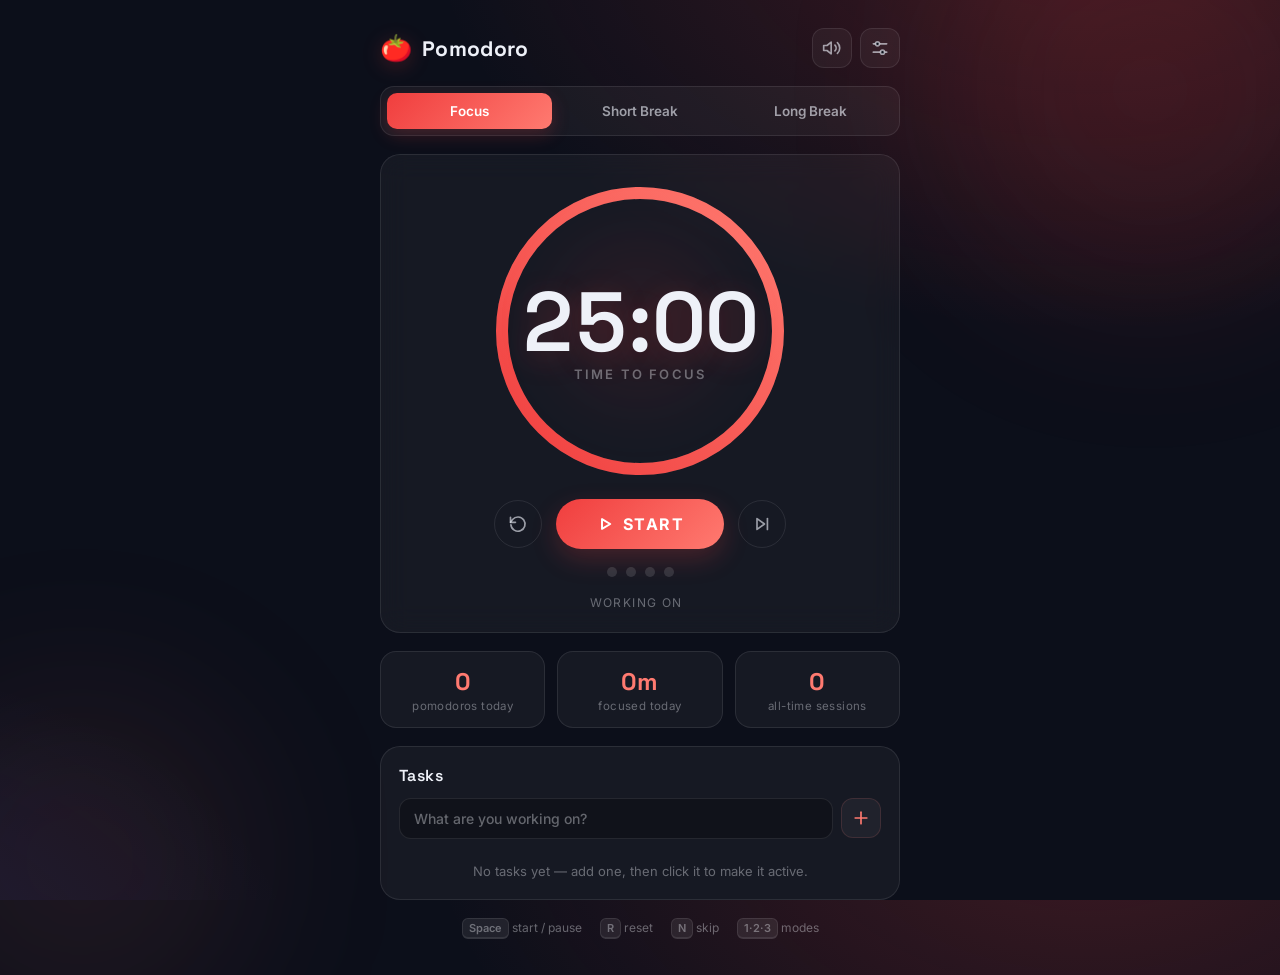
==== index.html @ c9eb6ca9 "Build Pomodoro focus timer web app - Focus / short break / long break modes with animated SVG progre" ====
<!doctype html>
<html lang="en">
<head>
  <meta charset="utf-8" />
  <meta name="viewport" content="width=device-width, initial-scale=1" />
  <meta name="description" content="A beautiful Pomodoro focus timer with tasks, stats and notifications." />
  <title>Pomodoro — Focus Timer</title>
  <link id="favicon" rel="icon" href="data:image/svg+xml,<svg xmlns='http://www.w3.org/2000/svg' viewBox='0 0 100 100'><text y='.9em' font-size='90'>🍅</text></svg>" />
  <link rel="preconnect" href="https://fonts.googleapis.com" />
  <link rel="preconnect" href="https://fonts.gstatic.com" crossorigin />
  <link href="https://fonts.googleapis.com/css2?family=Inter:wght@400;500;600;700&family=Space+Grotesk:wght@400;500;600;700&display=swap" rel="stylesheet" />
  <link rel="stylesheet" href="styles.css" />
</head>
<body data-mode="focus">
  <div class="bg-glow bg-glow-a" aria-hidden="true"></div>
  <div class="bg-glow bg-glow-b" aria-hidden="true"></div>

  <main class="app">
    <header class="topbar">
      <div class="brand">
        <span class="brand-mark" aria-hidden="true">🍅</span>
        <span class="brand-name">Pomodoro</span>
      </div>
      <div class="top-actions">
        <button class="icon-btn" id="soundBtn" title="Mute / unmute (M)" aria-label="Mute or unmute">
          <svg class="icon" id="soundIcon" viewBox="0 0 24 24"><path d="M11 5 6 9H2v6h4l5 4V5z"/><path class="wave" d="M15.5 8.5a5 5 0 0 1 0 7"/><path class="wave" d="M18.5 5.5a9 9 0 0 1 0 13"/><line class="mute-x" x1="16" y1="9" x2="22" y2="15"/><line class="mute-x" x1="22" y1="9" x2="16" y2="15"/></svg>
        </button>
        <button class="icon-btn" id="settingsBtn" title="Settings" aria-label="Open settings">
          <svg class="icon" viewBox="0 0 24 24"><line x1="4" y1="7" x2="20" y2="7"/><circle cx="9" cy="7" r="2.4" class="knob"/><line x1="4" y1="17" x2="20" y2="17"/><circle cx="15" cy="17" r="2.4" class="knob"/></svg>
        </button>
      </div>
    </header>

    <nav class="modes" role="tablist" aria-label="Timer mode">
      <button class="mode-btn" role="tab" data-mode="focus">Focus</button>
      <button class="mode-btn" role="tab" data-mode="short">Short Break</button>
      <button class="mode-btn" role="tab" data-mode="long">Long Break</button>
    </nav>

    <section class="timer-card" id="timerCard">
      <div class="ring-wrap">
        <div class="ring-glow" aria-hidden="true"></div>
        <svg class="ring" viewBox="0 0 300 300" aria-hidden="true">
          <defs>
            <linearGradient id="ringGrad" x1="0%" y1="0%" x2="100%" y2="100%">
              <stop offset="0%" class="stop-a" />
              <stop offset="100%" class="stop-b" />
            </linearGradient>
          </defs>
          <circle class="ring-track" cx="150" cy="150" r="138" />
          <circle class="ring-progress" id="ringProgress" cx="150" cy="150" r="138" />
        </svg>
        <div class="timer-face">
          <div class="time" id="timeDisplay" role="timer" aria-live="off">25:00</div>
          <div class="phase" id="phaseLabel">Time to focus</div>
        </div>
      </div>

      <div class="controls">
        <button class="btn-ghost" id="resetBtn" title="Reset (R)" aria-label="Reset timer">
          <svg class="icon" viewBox="0 0 24 24"><path d="M3 4v6h6"/><path d="M3.5 13a8.5 8.5 0 1 0 2-6.4L3 10"/></svg>
        </button>
        <button class="btn-primary" id="startBtn">
          <svg class="icon icon-play" viewBox="0 0 24 24"><path d="M8 5.5v13l11-6.5z"/></svg>
          <svg class="icon icon-pause" viewBox="0 0 24 24"><line x1="9" y1="5.5" x2="9" y2="18.5"/><line x1="15" y1="5.5" x2="15" y2="18.5"/></svg>
          <span id="startLabel">Start</span>
        </button>
        <button class="btn-ghost" id="skipBtn" title="Skip (N)" aria-label="Skip to next phase">
          <svg class="icon" viewBox="0 0 24 24"><path d="M6 5.5v13l9-6.5z"/><line x1="18.5" y1="5.5" x2="18.5" y2="18.5"/></svg>
        </button>
      </div>

      <div class="cycle" id="cycleDots" aria-label="Pomodoros until long break"></div>
      <div class="active-task" id="activeTask" hidden>
        <span class="at-label">Working on</span>
        <span class="at-name" id="activeTaskName"></span>
      </div>
    </section>

    <section class="stats-row" aria-label="Statistics">
      <div class="stat">
        <div class="stat-value" id="statToday">0</div>
        <div class="stat-label">pomodoros today</div>
      </div>
      <div class="stat">
        <div class="stat-value" id="statFocus">0m</div>
        <div class="stat-label">focused today</div>
      </div>
      <div class="stat">
        <div class="stat-value" id="statTotal">0</div>
        <div class="stat-label">all-time sessions</div>
      </div>
    </section>

    <section class="tasks-card">
      <header class="tasks-head">
        <h2>Tasks</h2>
        <button class="text-btn" id="clearDoneBtn" hidden>Clear finished</button>
      </header>
      <form class="task-form" id="taskForm">
        <input id="taskInput" type="text" maxlength="120" placeholder="What are you working on?" autocomplete="off" />
        <button type="submit" class="icon-btn add-btn" aria-label="Add task">
          <svg class="icon" viewBox="0 0 24 24"><line x1="12" y1="5" x2="12" y2="19"/><line x1="5" y1="12" x2="19" y2="12"/></svg>
        </button>
      </form>
      <ul class="task-list" id="taskList"></ul>
      <p class="empty-note" id="emptyNote">No tasks yet — add one, then click it to make it active.</p>
    </section>

    <footer class="foot">
      <span><kbd>Space</kbd> start / pause</span>
      <span><kbd>R</kbd> reset</span>
      <span><kbd>N</kbd> skip</span>
      <span><kbd>1·2·3</kbd> modes</span>
    </footer>
  </main>

  <!-- Settings modal -->
  <div class="overlay" id="settingsOverlay" hidden>
    <div class="modal" role="dialog" aria-modal="true" aria-labelledby="settingsTitle">
      <header class="modal-head">
        <h2 id="settingsTitle">Settings</h2>
        <button class="icon-btn" id="settingsClose" aria-label="Close settings">
          <svg class="icon" viewBox="0 0 24 24"><line x1="6" y1="6" x2="18" y2="18"/><line x1="18" y1="6" x2="6" y2="18"/></svg>
        </button>
      </header>

      <div class="modal-body">
        <h3 class="group-title">Timer (minutes)</h3>
        <div class="field-row">
          <label class="field">
            <span>Focus</span>
            <input type="number" id="setFocus" min="1" max="180" step="1" />
          </label>
          <label class="field">
            <span>Short break</span>
            <input type="number" id="setShort" min="1" max="60" step="1" />
          </label>
          <label class="field">
            <span>Long break</span>
            <input type="number" id="setLong" min="1" max="90" step="1" />
          </label>
        </div>
        <label class="field field-inline">
          <span>Long break every</span>
          <input type="number" id="setInterval" min="1" max="8" step="1" />
          <span class="suffix">pomodoros</span>
        </label>

        <h3 class="group-title">Automation</h3>
        <label class="switch-row">
          <span>Auto-start breaks</span>
          <span class="switch"><input type="checkbox" id="setAutoBreak" /><i></i></span>
        </label>
        <label class="switch-row">
          <span>Auto-start pomodoros</span>
          <span class="switch"><input type="checkbox" id="setAutoFocus" /><i></i></span>
        </label>

        <h3 class="group-title">Sound &amp; notifications</h3>
        <div class="field-row">
          <label class="field field-grow">
            <span>Volume</span>
            <div class="vol-line">
              <input type="range" id="setVolume" min="0" max="100" step="1" />
              <button type="button" class="text-btn" id="testSoundBtn">Test</button>
            </div>
          </label>
        </div>
        <label class="switch-row">
          <span>Desktop notifications</span>
          <span class="switch"><input type="checkbox" id="setNotify" /><i></i></span>
        </label>
      </div>

      <footer class="modal-foot">
        <button class="btn-primary btn-small" id="settingsSave">Save</button>
      </footer>
    </div>
  </div>

  <div class="toast" id="toast" role="status"></div>

  <script src="app.js"></script>
</body>
</html>
---- styles.css ----
/* ================= Pomodoro — styles ================= */

* { box-sizing: border-box; }

:root {
  --bg: #0c0f1a;
  --surface: rgba(255, 255, 255, 0.045);
  --surface-strong: rgba(255, 255, 255, 0.08);
  --border: rgba(255, 255, 255, 0.09);
  --text: #eef1f8;
  --text-dim: rgba(238, 241, 248, 0.62);
  --text-faint: rgba(238, 241, 248, 0.38);
  --radius: 20px;
  --font-ui: "Inter", system-ui, -apple-system, "Segoe UI", sans-serif;
  --font-display: "Space Grotesk", "Inter", system-ui, sans-serif;
}

body[data-mode="focus"] {
  --accent: #ff7a70;
  --accent-2: #f03e3e;
  --accent-soft: rgba(255, 122, 112, 0.14);
  --glow: rgba(240, 62, 62, 0.22);
}
body[data-mode="short"] {
  --accent: #3fdcb4;
  --accent-2: #0ca678;
  --accent-soft: rgba(63, 220, 180, 0.14);
  --glow: rgba(12, 166, 120, 0.2);
}
body[data-mode="long"] {
  --accent: #8ea2ff;
  --accent-2: #4c6ef5;
  --accent-soft: rgba(142, 162, 255, 0.14);
  --glow: rgba(76, 110, 245, 0.22);
}

html, body { height: 100%; }

body {
  margin: 0;
  font-family: var(--font-ui);
  color: var(--text);
  background:
    radial-gradient(1100px 700px at 85% -10%, var(--glow), transparent 60%),
    radial-gradient(900px 600px at -15% 110%, rgba(94, 92, 230, 0.14), transparent 55%),
    var(--bg);
  min-height: 100vh;
  transition: background 0.6s ease;
  -webkit-font-smoothing: antialiased;
}

.bg-glow {
  position: fixed;
  border-radius: 50%;
  filter: blur(90px);
  opacity: 0.55;
  pointer-events: none;
  z-index: 0;
  transition: background 0.8s ease;
}
.bg-glow-a { width: 420px; height: 420px; top: -120px; right: -80px; background: var(--glow); }
.bg-glow-b { width: 360px; height: 360px; bottom: -140px; left: -100px; background: var(--accent-soft); }

.app {
  position: relative;
  z-index: 1;
  max-width: 560px;
  margin: 0 auto;
  padding: 28px 20px 40px;
  display: flex;
  flex-direction: column;
  gap: 18px;
}

/* ---------- top bar ---------- */
.topbar { display: flex; align-items: center; justify-content: space-between; }

.brand { display: flex; align-items: center; gap: 10px; font-family: var(--font-display); }
.brand-mark { font-size: 26px; filter: drop-shadow(0 4px 10px var(--glow)); }
.brand-name { font-size: 21px; font-weight: 700; letter-spacing: 0.3px; }

.top-actions { display: flex; gap: 8px; }

.icon-btn {
  display: inline-flex; align-items: center; justify-content: center;
  width: 40px; height: 40px; border-radius: 12px;
  background: var(--surface); border: 1px solid var(--border);
  color: var(--text-dim); cursor: pointer;
  transition: color 0.2s, background 0.2s, transform 0.15s;
}
.icon-btn:hover { color: var(--text); background: var(--surface-strong); transform: translateY(-1px); }
.icon-btn:active { transform: translateY(0) scale(0.96); }

.icon {
  width: 20px; height: 20px;
  fill: none; stroke: currentColor;
  stroke-width: 2; stroke-linecap: round; stroke-linejoin: round;
}
.icon .knob { fill: var(--bg); }

/* ---------- mode tabs ---------- */
.modes {
  display: grid; grid-template-columns: repeat(3, 1fr); gap: 6px;
  background: var(--surface); border: 1px solid var(--border);
  border-radius: 14px; padding: 6px;
}
.mode-btn {
  appearance: none; border: 0; border-radius: 10px;
  padding: 10px 6px; font: 600 13.5px var(--font-ui);
  color: var(--text-dim); background: transparent; cursor: pointer;
  transition: background 0.25s, color 0.25s, box-shadow 0.25s;
}
.mode-btn:hover { color: var(--text); }
.mode-btn.active {
  color: #fff;
  background: linear-gradient(135deg, var(--accent-2), var(--accent));
  box-shadow: 0 6px 18px var(--glow);
}

/* ---------- timer card ---------- */
.timer-card {
  background: var(--surface);
  border: 1px solid var(--border);
  border-radius: var(--radius);
  padding: 26px 22px 22px;
  display: flex; flex-direction: column; align-items: center; gap: 18px;
  -webkit-backdrop-filter: blur(14px);
  backdrop-filter: blur(14px);
}
.timer-card.pulse { animation: cardPulse 0.9s ease; }
@keyframes cardPulse {
  0% { box-shadow: 0 0 0 0 var(--glow); }
  35% { box-shadow: 0 0 0 14px transparent; }
  100% { box-shadow: 0 0 0 0 transparent; }
}

.ring-wrap { position: relative; width: min(76vw, 300px); aspect-ratio: 1; }

.ring { width: 100%; height: 100%; display: block; }
.ring-track {
  fill: none; stroke: rgba(255, 255, 255, 0.07); stroke-width: 12;
}
.ring-progress {
  fill: none; stroke: url(#ringGrad); stroke-width: 12; stroke-linecap: round;
  transform: rotate(-90deg); transform-origin: 50% 50%;
  transition: stroke-dashoffset 0.25s linear, stroke 0.4s ease;
}
.ring.no-anim .ring-progress { transition: none; }
.stop-a { stop-color: var(--accent-2); }
.stop-b { stop-color: var(--accent); }

.ring-glow {
  position: absolute; inset: 10%;
  border-radius: 50%;
  background: radial-gradient(circle at 50% 45%, var(--glow), transparent 70%);
  opacity: 0.5; filter: blur(24px);
  transition: opacity 0.6s;
}
body.running .ring-glow { opacity: 0.95; animation: breathe 3.2s ease-in-out infinite; }
@keyframes breathe { 0%, 100% { transform: scale(1); } 50% { transform: scale(1.06); } }

.timer-face {
  position: absolute; inset: 0;
  display: flex; flex-direction: column; align-items: center; justify-content: center;
  gap: 2px; user-select: none;
}
.time {
  font-family: var(--font-display);
  font-size: clamp(56px, 17vw, 84px);
  font-weight: 600;
  font-variant-numeric: tabular-nums;
  letter-spacing: 1px;
  line-height: 1;
  text-shadow: 0 6px 30px var(--glow);
}
.phase { font-size: 13px; font-weight: 600; letter-spacing: 2.2px; text-transform: uppercase; color: var(--text-faint); }

/* ---------- controls ---------- */
.controls { display: flex; align-items: center; gap: 14px; }

.btn-primary {
  appearance: none; border: 0; cursor: pointer;
  display: inline-flex; align-items: center; gap: 9px;
  min-width: 168px; justify-content: center;
  padding: 15px 30px; border-radius: 999px;
  font: 700 16px var(--font-ui); letter-spacing: 1.5px; text-transform: uppercase;
  color: #fff;
  background: linear-gradient(135deg, var(--accent-2), var(--accent));
  box-shadow: 0 10px 26px var(--glow);
  transition: transform 0.15s, box-shadow 0.25s, background 0.4s;
}
.btn-primary:hover { transform: translateY(-2px); box-shadow: 0 14px 32px var(--glow); }
.btn-primary:active { transform: translateY(0) scale(0.97); }
.btn-primary .icon { width: 18px; height: 18px; stroke-width: 2.6; }
.btn-primary .icon-pause { display: none; }
body.running .btn-primary .icon-play { display: none; }
body.running .btn-primary .icon-pause { display: block; }

.btn-ghost {
  display: inline-flex; align-items: center; justify-content: center;
  width: 48px; height: 48px; border-radius: 50%;
  background: transparent; border: 1px solid var(--border);
  color: var(--text-dim); cursor: pointer;
  transition: color 0.2s, border-color 0.2s, background 0.2s, transform 0.15s;
}
.btn-ghost:hover { color: var(--text); border-color: rgba(255, 255, 255, 0.25); background: var(--surface-strong); }
.btn-ghost:active { transform: scale(0.92); }

/* ---------- cycle dots & active task ---------- */
.cycle { display: flex; gap: 9px; min-height: 10px; }
.dot {
  width: 10px; height: 10px; border-radius: 50%;
  background: rgba(255, 255, 255, 0.12);
  transition: background 0.3s, box-shadow 0.3s, transform 0.3s;
}
.dot.filled { background: var(--accent); box-shadow: 0 0 10px var(--glow); transform: scale(1.08); }

.active-task {
  display: flex; align-items: baseline; gap: 8px;
  max-width: 100%;
  font-size: 14px; color: var(--text-dim);
}
.at-label { color: var(--text-faint); font-size: 12px; text-transform: uppercase; letter-spacing: 1.4px; flex-shrink: 0; }
.at-name { font-weight: 600; color: var(--text); overflow: hidden; text-overflow: ellipsis; white-space: nowrap; }

/* ---------- stats ---------- */
.stats-row { display: grid; grid-template-columns: repeat(3, 1fr); gap: 12px; }
.stat {
  background: var(--surface); border: 1px solid var(--border);
  border-radius: 16px; padding: 14px 10px; text-align: center;
}
.stat-value { font-family: var(--font-display); font-size: 24px; font-weight: 700; color: var(--accent); transition: color 0.4s; }
.stat-label { margin-top: 2px; font-size: 11.5px; color: var(--text-faint); letter-spacing: 0.4px; }

/* ---------- tasks ---------- */
.tasks-card {
  background: var(--surface); border: 1px solid var(--border);
  border-radius: var(--radius); padding: 18px;
}
.tasks-head { display: flex; align-items: center; justify-content: space-between; margin-bottom: 12px; }
.tasks-head h2 { margin: 0; font: 600 16px var(--font-display); letter-spacing: 0.4px; }

.text-btn {
  appearance: none; background: none; border: 0; cursor: pointer;
  color: var(--text-faint); font: 600 12.5px var(--font-ui);
  padding: 4px 6px; border-radius: 8px;
  transition: color 0.2s, background 0.2s;
}
.text-btn:hover { color: var(--text); background: var(--surface-strong); }

.task-form { display: flex; gap: 8px; }
.task-form input {
  flex: 1; min-width: 0;
  background: rgba(0, 0, 0, 0.25); border: 1px solid var(--border);
  border-radius: 12px; padding: 11px 14px;
  color: var(--text); font: 500 14px var(--font-ui);
  outline: none; transition: border-color 0.2s, box-shadow 0.2s;
}
.task-form input::placeholder { color: var(--text-faint); }
.task-form input:focus { border-color: var(--accent); box-shadow: 0 0 0 3px var(--accent-soft); }

.add-btn { flex-shrink: 0; color: var(--accent); border-color: var(--accent-soft); }
.add-btn:hover { color: #fff; background: var(--accent-2); border-color: transparent; }

.task-list { list-style: none; margin: 10px 0 0; padding: 0; display: flex; flex-direction: column; gap: 6px; }

.task {
  display: flex; align-items: center; gap: 10px;
  padding: 10px 12px; border-radius: 12px;
  background: rgba(255, 255, 255, 0.03); border: 1px solid transparent;
  cursor: pointer;
  transition: border-color 0.2s, background 0.2s;
  animation: taskIn 0.25s ease;
}
@keyframes taskIn { from { opacity: 0; transform: translateY(-4px); } to { opacity: 1; transform: none; } }
.task:hover { background: rgba(255, 255, 255, 0.06); }
.task.active { border-color: var(--accent); background: var(--accent-soft); }
.task.done { opacity: 0.45; }
.task.done .task-name { text-decoration: line-through; }

.task-check {
  flex-shrink: 0; width: 22px; height: 22px; border-radius: 7px;
  border: 1.5px solid rgba(255, 255, 255, 0.25); background: transparent;
  display: inline-flex; align-items: center; justify-content: center;
  color: transparent; cursor: pointer; padding: 0;
  transition: background 0.2s, border-color 0.2s, color 0.2s;
}
.task-check svg { width: 13px; height: 13px; stroke-width: 3; }
.task.done .task-check { background: var(--accent-2); border-color: var(--accent-2); color: #fff; }

.task-name {
  flex: 1; min-width: 0;
  font-size: 14px; font-weight: 500;
  overflow: hidden; text-overflow: ellipsis; white-space: nowrap;
}
.task-edit {
  flex: 1; min-width: 0;
  background: rgba(0, 0, 0, 0.3); border: 1px solid var(--accent);
  border-radius: 8px; padding: 5px 9px; color: var(--text);
  font: 500 14px var(--font-ui); outline: none;
}

.task-count {
  flex-shrink: 0; font-size: 12px; font-weight: 600; color: var(--accent);
  background: var(--accent-soft); border-radius: 999px; padding: 3px 9px;
  font-variant-numeric: tabular-nums;
}
.task-del {
  flex-shrink: 0; width: 26px; height: 26px; border-radius: 8px;
  display: inline-flex; align-items: center; justify-content: center;
  background: transparent; border: 0; color: var(--text-faint);
  cursor: pointer; opacity: 0; transition: opacity 0.15s, color 0.15s, background 0.15s;
}
.task:hover .task-del, .task-del:focus-visible { opacity: 1; }
.task-del:hover { color: #ff8787; background: rgba(255, 100, 100, 0.12); }
.task-del svg { width: 14px; height: 14px; }

.empty-note { margin: 14px 2px 2px; font-size: 13px; color: var(--text-faint); text-align: center; }

/* ---------- footer ---------- */
.foot {
  display: flex; flex-wrap: wrap; justify-content: center; gap: 8px 18px;
  font-size: 12px; color: var(--text-faint); padding-top: 2px;
}
kbd {
  font: 600 11px var(--font-ui);
  background: var(--surface-strong); border: 1px solid var(--border);
  border-bottom-width: 2px; border-radius: 6px; padding: 2px 6px;
}

/* ---------- modal ---------- */
.overlay {
  position: fixed; inset: 0; z-index: 50;
  background: rgba(5, 7, 14, 0.66);
  backdrop-filter: blur(6px);
  display: flex; align-items: center; justify-content: center;
  padding: 20px;
  animation: fadeIn 0.2s ease;
}
@keyframes fadeIn { from { opacity: 0; } }
.overlay[hidden] { display: none; }

.modal {
  width: 100%; max-width: 430px; max-height: 86vh; overflow-y: auto;
  background: #141828;
  border: 1px solid rgba(255, 255, 255, 0.12);
  border-radius: 20px;
  box-shadow: 0 30px 80px rgba(0, 0, 0, 0.5);
  animation: popIn 0.22s ease;
}
@keyframes popIn { from { opacity: 0; transform: translateY(14px) scale(0.97); } }

.modal-head {
  display: flex; align-items: center; justify-content: space-between;
  padding: 18px 20px 0;
}
.modal-head h2 { margin: 0; font: 700 18px var(--font-display); }
.modal-body { padding: 8px 20px 4px; }
.modal-foot { padding: 12px 20px 20px; display: flex; justify-content: flex-end; }

.group-title {
  margin: 18px 0 10px; font: 600 11.5px var(--font-ui);
  letter-spacing: 1.6px; text-transform: uppercase; color: var(--text-faint);
}
.modal-body .group-title:first-child { margin-top: 10px; }

.field-row { display: flex; gap: 10px; }
.field { display: flex; flex-direction: column; gap: 6px; font-size: 12.5px; color: var(--text-dim); flex: 1; }
.field-grow { flex: 1; }
.field input[type="number"] {
  width: 100%;
  background: rgba(0, 0, 0, 0.3); border: 1px solid var(--border);
  border-radius: 10px; padding: 9px 11px;
  color: var(--text); font: 600 14px var(--font-ui);
  outline: none; transition: border-color 0.2s;
}
.field input[type="number"]:focus { border-color: var(--accent); }
.field-inline { flex-direction: row; align-items: center; gap: 10px; margin-top: 12px; font-size: 13.5px; }
.field-inline input[type="number"] { width: 64px; }
.field-inline .suffix { color: var(--text-faint); font-size: 13px; }

.vol-line { display: flex; align-items: center; gap: 10px; height: 42px; }
input[type="range"] {
  flex: 1; appearance: none; height: 5px; border-radius: 999px;
  background: linear-gradient(to right, var(--accent) var(--fill, 60%), rgba(255, 255, 255, 0.12) var(--fill, 60%));
  outline: none; cursor: pointer;
}
input[type="range"]::-webkit-slider-thumb {
  appearance: none; width: 17px; height: 17px; border-radius: 50%;
  background: #fff; border: 3px solid var(--accent-2);
  box-shadow: 0 2px 8px rgba(0, 0, 0, 0.4);
}

.switch-row {
  display: flex; align-items: center; justify-content: space-between;
  padding: 9px 0; font-size: 14px; color: var(--text-dim); cursor: pointer;
}
.switch { position: relative; display: inline-block; width: 44px; height: 25px; flex-shrink: 0; }
.switch input { opacity: 0; width: 0; height: 0; }
.switch i {
  position: absolute; inset: 0; border-radius: 999px;
  background: rgba(255, 255, 255, 0.14);
  transition: background 0.25s;
}
.switch i::after {
  content: ""; position: absolute; top: 3px; left: 3px;
  width: 19px; height: 19px; border-radius: 50%;
  background: #fff; box-shadow: 0 2px 6px rgba(0, 0, 0, 0.35);
  transition: transform 0.25s;
}
.switch input:checked + i { background: var(--accent-2); }
.switch input:checked + i::after { transform: translateX(19px); }

.btn-small { min-width: 96px; padding: 12px 22px; font-size: 14px; }

/* ---------- toast ---------- */
.toast {
  position: fixed; left: 50%; bottom: 26px; z-index: 60;
  transform: translate(-50%, 16px);
  background: #1c2236; color: var(--text);
  border: 1px solid var(--border); border-radius: 12px;
  padding: 11px 18px; font-size: 13.5px; font-weight: 500;
  box-shadow: 0 14px 40px rgba(0, 0, 0, 0.45);
  opacity: 0; pointer-events: none;
  transition: opacity 0.25s, transform 0.25s;
}
.toast.show { opacity: 1; transform: translate(-50%, 0); }

/* ---------- misc ---------- */
:focus-visible { outline: 2px solid var(--accent); outline-offset: 2px; }
button:focus:not(:focus-visible) { outline: none; }

@media (max-width: 480px) {
  .app { padding-top: 20px; gap: 14px; }
  .field-row { flex-direction: column; }
  .btn-primary { min-width: 140px; }
  .foot { display: none; }
}

@media (prefers-reduced-motion: reduce) {
  *, *::before, *::after { animation-duration: 0.01ms !important; transition-duration: 0.01ms !important; }
}
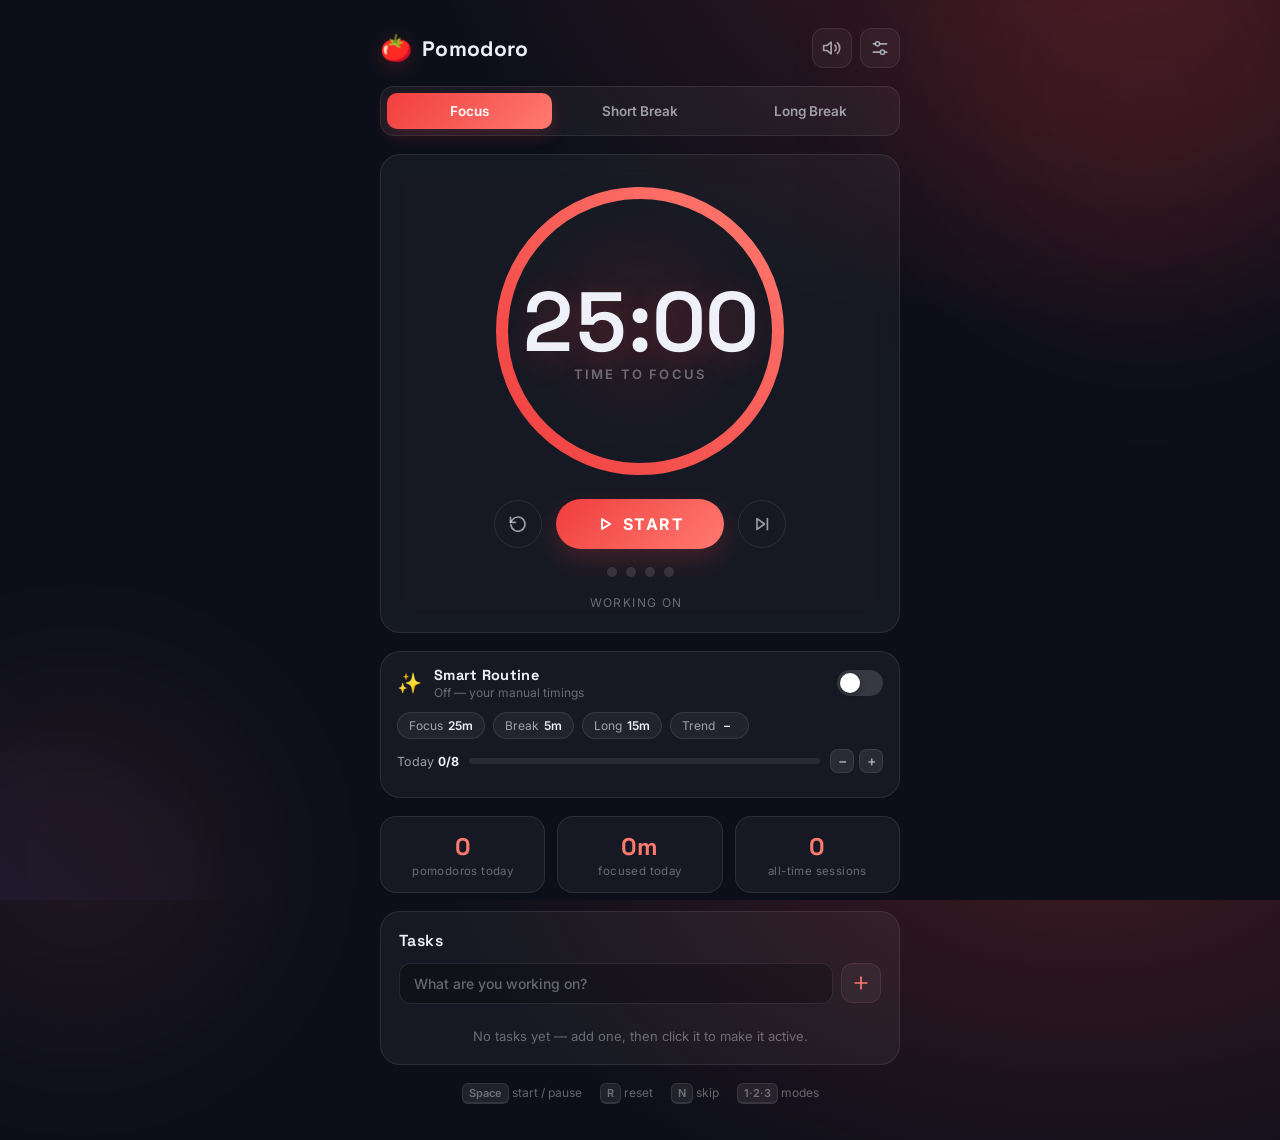
==== commit e92abb72: "Add Smart Routine: on-device AI toggle that manages the routine - Toggleable adaptive coach that tak" ====
--- a/index.html
+++ b/index.html
@@ -77,6 +77,34 @@
       </div>
     </section>
 
+    <section class="coach-card" id="coachCard" data-on="false">
+      <div class="coach-head">
+        <span class="coach-spark" aria-hidden="true">✨</span>
+        <div class="coach-title-wrap">
+          <span class="coach-title">Smart Routine</span>
+          <span class="coach-sub" id="coachSub">Off — your manual timings</span>
+        </div>
+        <button class="ai-switch" id="aiToggle" role="switch" aria-checked="false" title="Toggle Smart Routine" aria-label="Toggle Smart Routine"><i></i></button>
+      </div>
+      <div class="coach-body" id="coachBody" hidden>
+        <div class="coach-chips">
+          <span class="chip">Focus <b id="aiFocus">25m</b></span>
+          <span class="chip">Break <b id="aiShort">5m</b></span>
+          <span class="chip">Long <b id="aiLong">15m</b></span>
+          <span class="chip chip-trend">Trend <b id="aiTrend">–</b><span class="trend-dots" id="aiTrendDots"></span></span>
+        </div>
+        <div class="goal-line">
+          <span class="goal-label">Today <b id="aiGoalVal">0/8</b></span>
+          <div class="goal-bar"><i id="aiGoalFill"></i></div>
+          <span class="goal-stepper">
+            <button id="goalMinus" class="mini-btn" aria-label="Decrease daily goal">−</button>
+            <button id="goalPlus" class="mini-btn" aria-label="Increase daily goal">+</button>
+          </span>
+        </div>
+        <p class="coach-note" id="aiNote"></p>
+      </div>
+    </section>
+
     <section class="stats-row" aria-label="Statistics">
       <div class="stat">
         <div class="stat-value" id="statToday">0</div>
--- a/styles.css
+++ b/styles.css
@@ -223,6 +223,69 @@
 .at-label { color: var(--text-faint); font-size: 12px; text-transform: uppercase; letter-spacing: 1.4px; flex-shrink: 0; }
 .at-name { font-weight: 600; color: var(--text); overflow: hidden; text-overflow: ellipsis; white-space: nowrap; }
 
+/* ---------- smart routine (AI coach) ---------- */
+.coach-card {
+  background: var(--surface); border: 1px solid var(--border);
+  border-radius: var(--radius); padding: 14px 16px;
+  transition: border-color 0.3s, box-shadow 0.3s;
+}
+.coach-card[data-on="true"] {
+  border-color: rgba(177, 151, 252, 0.45);
+  box-shadow: 0 0 26px rgba(124, 58, 237, 0.16);
+}
+.coach-head { display: flex; align-items: center; gap: 12px; }
+.coach-spark { font-size: 20px; }
+.coach-title-wrap { flex: 1; display: flex; flex-direction: column; gap: 1px; min-width: 0; }
+.coach-title { font: 700 14.5px var(--font-display); letter-spacing: 0.3px; }
+.coach-sub { font-size: 12px; color: var(--text-faint); }
+
+.ai-switch {
+  position: relative; width: 46px; height: 26px; flex-shrink: 0;
+  border: 0; border-radius: 999px; padding: 0; cursor: pointer;
+  background: rgba(255, 255, 255, 0.14);
+  transition: background 0.25s;
+}
+.ai-switch i {
+  position: absolute; top: 3px; left: 3px;
+  width: 20px; height: 20px; border-radius: 50%;
+  background: #fff; box-shadow: 0 2px 6px rgba(0, 0, 0, 0.35);
+  transition: transform 0.25s;
+}
+.ai-switch[aria-checked="true"] { background: #7c3aed; }
+.ai-switch[aria-checked="true"] i { transform: translateX(20px); }
+
+.coach-body { margin-top: 12px; display: flex; flex-direction: column; gap: 10px; }
+.coach-chips { display: flex; flex-wrap: wrap; gap: 8px; }
+.chip {
+  font-size: 12px; color: var(--text-dim);
+  background: rgba(255, 255, 255, 0.05); border: 1px solid var(--border);
+  border-radius: 999px; padding: 5px 11px;
+}
+.chip b { color: var(--text); font-weight: 600; margin-left: 2px; }
+.chip-trend { display: inline-flex; align-items: center; gap: 7px; }
+.trend-dots { display: inline-flex; gap: 3px; }
+.t-dot { width: 6px; height: 6px; border-radius: 50%; background: rgba(255, 255, 255, 0.15); }
+.t-dot.ok { background: #b197fc; }
+.t-dot.fail { background: rgba(255, 120, 120, 0.75); }
+
+.goal-line { display: flex; align-items: center; gap: 10px; font-size: 12.5px; color: var(--text-dim); }
+.goal-label { flex-shrink: 0; }
+.goal-label b { color: var(--text); font-variant-numeric: tabular-nums; }
+.goal-bar { flex: 1; height: 6px; border-radius: 999px; background: rgba(255, 255, 255, 0.08); overflow: hidden; }
+.goal-bar i { display: block; height: 100%; width: 0; border-radius: 999px; background: linear-gradient(90deg, #7c3aed, #b197fc); transition: width 0.4s; }
+.goal-stepper { display: inline-flex; gap: 5px; flex-shrink: 0; }
+.mini-btn {
+  width: 24px; height: 24px; border-radius: 8px;
+  border: 1px solid var(--border); background: var(--surface-strong);
+  color: var(--text-dim); cursor: pointer; font: 600 14px/1 var(--font-ui);
+  display: inline-flex; align-items: center; justify-content: center;
+  transition: color 0.2s, border-color 0.2s;
+}
+.mini-btn:hover { color: var(--text); border-color: rgba(255, 255, 255, 0.25); }
+.coach-note { margin: 0; font-size: 12.5px; color: var(--text-dim); font-style: italic; }
+
+.settings-ai-note { margin: 10px 0 0; font-size: 12px; color: var(--text-faint); }
+
 /* ---------- stats ---------- */
 .stats-row { display: grid; grid-template-columns: repeat(3, 1fr); gap: 12px; }
 .stat {
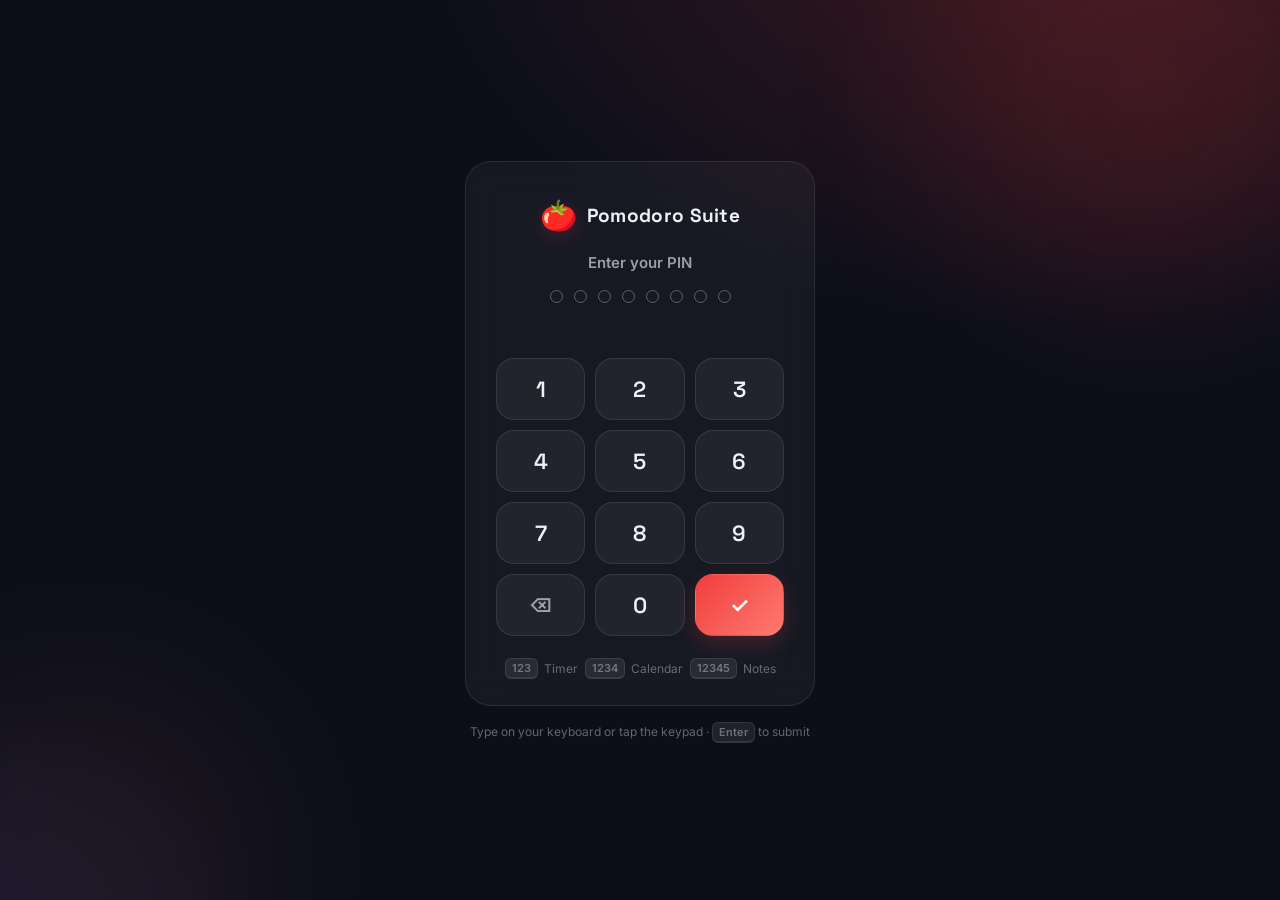
==== commit 10b60e6e: "Add PIN lock screen, Notes page and Calendar page - Lock screen (index.html) with keypad + keyboard " ====
--- a/index.html
+++ b/index.html
@@ -3,212 +3,57 @@
 <head>
   <meta charset="utf-8" />
   <meta name="viewport" content="width=device-width, initial-scale=1" />
-  <meta name="description" content="A beautiful Pomodoro focus timer with tasks, stats and notifications." />
-  <title>Pomodoro — Focus Timer</title>
-  <link id="favicon" rel="icon" href="data:image/svg+xml,<svg xmlns='http://www.w3.org/2000/svg' viewBox='0 0 100 100'><text y='.9em' font-size='90'>🍅</text></svg>" />
+  <meta name="description" content="Enter your PIN to unlock the Pomodoro suite." />
+  <title>Pomodoro — Unlock</title>
+  <link id="favicon" rel="icon" href="data:image/svg+xml,<svg xmlns='http://www.w3.org/2000/svg' viewBox='0 0 100 100'><text y='.9em' font-size='90'>🔒</text></svg>" />
   <link rel="preconnect" href="https://fonts.googleapis.com" />
   <link rel="preconnect" href="https://fonts.gstatic.com" crossorigin />
   <link href="https://fonts.googleapis.com/css2?family=Inter:wght@400;500;600;700&family=Space+Grotesk:wght@400;500;600;700&display=swap" rel="stylesheet" />
   <link rel="stylesheet" href="styles.css" />
 </head>
-<body data-mode="focus">
+<body data-page="lock" data-mode="focus">
   <div class="bg-glow bg-glow-a" aria-hidden="true"></div>
   <div class="bg-glow bg-glow-b" aria-hidden="true"></div>
 
-  <main class="app">
-    <header class="topbar">
-      <div class="brand">
+  <div class="lock-wrap">
+    <div class="lock-card">
+      <div class="lock-brand">
         <span class="brand-mark" aria-hidden="true">🍅</span>
-        <span class="brand-name">Pomodoro</span>
+        <span class="brand-name">Pomodoro Suite</span>
       </div>
-      <div class="top-actions">
-        <button class="icon-btn" id="soundBtn" title="Mute / unmute (M)" aria-label="Mute or unmute">
-          <svg class="icon" id="soundIcon" viewBox="0 0 24 24"><path d="M11 5 6 9H2v6h4l5 4V5z"/><path class="wave" d="M15.5 8.5a5 5 0 0 1 0 7"/><path class="wave" d="M18.5 5.5a9 9 0 0 1 0 13"/><line class="mute-x" x1="16" y1="9" x2="22" y2="15"/><line class="mute-x" x1="22" y1="9" x2="16" y2="15"/></svg>
-        </button>
-        <button class="icon-btn" id="settingsBtn" title="Settings" aria-label="Open settings">
-          <svg class="icon" viewBox="0 0 24 24"><line x1="4" y1="7" x2="20" y2="7"/><circle cx="9" cy="7" r="2.4" class="knob"/><line x1="4" y1="17" x2="20" y2="17"/><circle cx="15" cy="17" r="2.4" class="knob"/></svg>
-        </button>
+      <h1 class="lock-title">Enter your PIN</h1>
+
+      <div class="pin-dots" id="pinDots" aria-label="PIN entry">
+        <span class="pdot"></span><span class="pdot"></span><span class="pdot"></span>
+        <span class="pdot"></span><span class="pdot"></span><span class="pdot"></span>
+        <span class="pdot"></span><span class="pdot"></span>
       </div>
-    </header>
+      <p class="lock-err" id="lockErr" role="alert"></p>
 
-    <nav class="modes" role="tablist" aria-label="Timer mode">
-      <button class="mode-btn" role="tab" data-mode="focus">Focus</button>
-      <button class="mode-btn" role="tab" data-mode="short">Short Break</button>
-      <button class="mode-btn" role="tab" data-mode="long">Long Break</button>
-    </nav>
-
-    <section class="timer-card" id="timerCard">
-      <div class="ring-wrap">
-        <div class="ring-glow" aria-hidden="true"></div>
-        <svg class="ring" viewBox="0 0 300 300" aria-hidden="true">
-          <defs>
-            <linearGradient id="ringGrad" x1="0%" y1="0%" x2="100%" y2="100%">
-              <stop offset="0%" class="stop-a" />
-              <stop offset="100%" class="stop-b" />
-            </linearGradient>
-          </defs>
-          <circle class="ring-track" cx="150" cy="150" r="138" />
-          <circle class="ring-progress" id="ringProgress" cx="150" cy="150" r="138" />
-        </svg>
-        <div class="timer-face">
-          <div class="time" id="timeDisplay" role="timer" aria-live="off">25:00</div>
-          <div class="phase" id="phaseLabel">Time to focus</div>
-        </div>
+      <div class="keypad" aria-label="PIN keypad">
+        <button class="key" data-key="1">1</button>
+        <button class="key" data-key="2">2</button>
+        <button class="key" data-key="3">3</button>
+        <button class="key" data-key="4">4</button>
+        <button class="key" data-key="5">5</button>
+        <button class="key" data-key="6">6</button>
+        <button class="key" data-key="7">7</button>
+        <button class="key" data-key="8">8</button>
+        <button class="key" data-key="9">9</button>
+        <button class="key key-fn" data-key="back" aria-label="Delete digit">⌫</button>
+        <button class="key" data-key="0">0</button>
+        <button class="key key-go" data-key="go" aria-label="Enter">✓</button>
       </div>
 
-      <div class="controls">
-        <button class="btn-ghost" id="resetBtn" title="Reset (R)" aria-label="Reset timer">
-          <svg class="icon" viewBox="0 0 24 24"><path d="M3 4v6h6"/><path d="M3.5 13a8.5 8.5 0 1 0 2-6.4L3 10"/></svg>
-        </button>
-        <button class="btn-primary" id="startBtn">
-          <svg class="icon icon-play" viewBox="0 0 24 24"><path d="M8 5.5v13l11-6.5z"/></svg>
-          <svg class="icon icon-pause" viewBox="0 0 24 24"><line x1="9" y1="5.5" x2="9" y2="18.5"/><line x1="15" y1="5.5" x2="15" y2="18.5"/></svg>
-          <span id="startLabel">Start</span>
-        </button>
-        <button class="btn-ghost" id="skipBtn" title="Skip (N)" aria-label="Skip to next phase">
-          <svg class="icon" viewBox="0 0 24 24"><path d="M6 5.5v13l9-6.5z"/><line x1="18.5" y1="5.5" x2="18.5" y2="18.5"/></svg>
-        </button>
+      <div class="lock-hints">
+        <span class="hint"><kbd>123</kbd> Timer</span>
+        <span class="hint"><kbd>1234</kbd> Calendar</span>
+        <span class="hint"><kbd>12345</kbd> Notes</span>
       </div>
-
-      <div class="cycle" id="cycleDots" aria-label="Pomodoros until long break"></div>
-      <div class="active-task" id="activeTask" hidden>
-        <span class="at-label">Working on</span>
-        <span class="at-name" id="activeTaskName"></span>
-      </div>
-    </section>
-
-    <section class="coach-card" id="coachCard" data-on="false">
-      <div class="coach-head">
-        <span class="coach-spark" aria-hidden="true">✨</span>
-        <div class="coach-title-wrap">
-          <span class="coach-title">Smart Routine</span>
-          <span class="coach-sub" id="coachSub">Off — your manual timings</span>
-        </div>
-        <button class="ai-switch" id="aiToggle" role="switch" aria-checked="false" title="Toggle Smart Routine" aria-label="Toggle Smart Routine"><i></i></button>
-      </div>
-      <div class="coach-body" id="coachBody" hidden>
-        <div class="coach-chips">
-          <span class="chip">Focus <b id="aiFocus">25m</b></span>
-          <span class="chip">Break <b id="aiShort">5m</b></span>
-          <span class="chip">Long <b id="aiLong">15m</b></span>
-          <span class="chip chip-trend">Trend <b id="aiTrend">–</b><span class="trend-dots" id="aiTrendDots"></span></span>
-        </div>
-        <div class="goal-line">
-          <span class="goal-label">Today <b id="aiGoalVal">0/8</b></span>
-          <div class="goal-bar"><i id="aiGoalFill"></i></div>
-          <span class="goal-stepper">
-            <button id="goalMinus" class="mini-btn" aria-label="Decrease daily goal">−</button>
-            <button id="goalPlus" class="mini-btn" aria-label="Increase daily goal">+</button>
-          </span>
-        </div>
-        <p class="coach-note" id="aiNote"></p>
-      </div>
-    </section>
-
-    <section class="stats-row" aria-label="Statistics">
-      <div class="stat">
-        <div class="stat-value" id="statToday">0</div>
-        <div class="stat-label">pomodoros today</div>
-      </div>
-      <div class="stat">
-        <div class="stat-value" id="statFocus">0m</div>
-        <div class="stat-label">focused today</div>
-      </div>
-      <div class="stat">
-        <div class="stat-value" id="statTotal">0</div>
-        <div class="stat-label">all-time sessions</div>
-      </div>
-    </section>
-
-    <section class="tasks-card">
-      <header class="tasks-head">
-        <h2>Tasks</h2>
-        <button class="text-btn" id="clearDoneBtn" hidden>Clear finished</button>
-      </header>
-      <form class="task-form" id="taskForm">
-        <input id="taskInput" type="text" maxlength="120" placeholder="What are you working on?" autocomplete="off" />
-        <button type="submit" class="icon-btn add-btn" aria-label="Add task">
-          <svg class="icon" viewBox="0 0 24 24"><line x1="12" y1="5" x2="12" y2="19"/><line x1="5" y1="12" x2="19" y2="12"/></svg>
-        </button>
-      </form>
-      <ul class="task-list" id="taskList"></ul>
-      <p class="empty-note" id="emptyNote">No tasks yet — add one, then click it to make it active.</p>
-    </section>
-
-    <footer class="foot">
-      <span><kbd>Space</kbd> start / pause</span>
-      <span><kbd>R</kbd> reset</span>
-      <span><kbd>N</kbd> skip</span>
-      <span><kbd>1·2·3</kbd> modes</span>
-    </footer>
-  </main>
-
-  <!-- Settings modal -->
-  <div class="overlay" id="settingsOverlay" hidden>
-    <div class="modal" role="dialog" aria-modal="true" aria-labelledby="settingsTitle">
-      <header class="modal-head">
-        <h2 id="settingsTitle">Settings</h2>
-        <button class="icon-btn" id="settingsClose" aria-label="Close settings">
-          <svg class="icon" viewBox="0 0 24 24"><line x1="6" y1="6" x2="18" y2="18"/><line x1="18" y1="6" x2="6" y2="18"/></svg>
-        </button>
-      </header>
-
-      <div class="modal-body">
-        <h3 class="group-title">Timer (minutes)</h3>
-        <div class="field-row">
-          <label class="field">
-            <span>Focus</span>
-            <input type="number" id="setFocus" min="1" max="180" step="1" />
-          </label>
-          <label class="field">
-            <span>Short break</span>
-            <input type="number" id="setShort" min="1" max="60" step="1" />
-          </label>
-          <label class="field">
-            <span>Long break</span>
-            <input type="number" id="setLong" min="1" max="90" step="1" />
-          </label>
-        </div>
-        <label class="field field-inline">
-          <span>Long break every</span>
-          <input type="number" id="setInterval" min="1" max="8" step="1" />
-          <span class="suffix">pomodoros</span>
-        </label>
-
-        <h3 class="group-title">Automation</h3>
-        <label class="switch-row">
-          <span>Auto-start breaks</span>
-          <span class="switch"><input type="checkbox" id="setAutoBreak" /><i></i></span>
-        </label>
-        <label class="switch-row">
-          <span>Auto-start pomodoros</span>
-          <span class="switch"><input type="checkbox" id="setAutoFocus" /><i></i></span>
-        </label>
-
-        <h3 class="group-title">Sound &amp; notifications</h3>
-        <div class="field-row">
-          <label class="field field-grow">
-            <span>Volume</span>
-            <div class="vol-line">
-              <input type="range" id="setVolume" min="0" max="100" step="1" />
-              <button type="button" class="text-btn" id="testSoundBtn">Test</button>
-            </div>
-          </label>
-        </div>
-        <label class="switch-row">
-          <span>Desktop notifications</span>
-          <span class="switch"><input type="checkbox" id="setNotify" /><i></i></span>
-        </label>
-      </div>
-
-      <footer class="modal-foot">
-        <button class="btn-primary btn-small" id="settingsSave">Save</button>
-      </footer>
     </div>
+    <p class="lock-foot">Type on your keyboard or tap the keypad · <kbd>Enter</kbd> to submit</p>
   </div>
 
-  <div class="toast" id="toast" role="status"></div>
-
-  <script src="app.js"></script>
+  <script src="auth.js"></script>
 </body>
 </html>
--- a/styles.css
+++ b/styles.css
@@ -503,3 +503,404 @@
 @media (prefers-reduced-motion: reduce) {
   *, *::before, *::after { animation-duration: 0.01ms !important; transition-duration: 0.01ms !important; }
 }
+
+/* ================= multi-page suite ================= */
+
+/* ---------- per-page accent themes ---------- */
+body[data-page="notes"] {
+  --accent: #ffd43b;
+  --accent-2: #f08c00;
+  --accent-soft: rgba(255, 212, 59, 0.13);
+  --glow: rgba(240, 140, 0, 0.18);
+}
+body[data-page="calendar"] {
+  --accent: #74c0fc;
+  --accent-2: #1c7ed6;
+  --accent-soft: rgba(116, 192, 252, 0.13);
+  --glow: rgba(28, 126, 214, 0.22);
+}
+
+.app-wide { max-width: 1060px; }
+
+/* ---------- top bar nav ---------- */
+.topbar { gap: 12px; }
+.page-nav {
+  flex: 1;
+  display: flex; justify-content: center; gap: 4px;
+  background: var(--surface); border: 1px solid var(--border);
+  border-radius: 12px; padding: 4px;
+  max-width: 380px; margin: 0 auto;
+}
+.nav-link {
+  display: inline-flex; align-items: center; gap: 7px;
+  padding: 8px 14px; border-radius: 9px;
+  color: var(--text-dim); font: 600 13px var(--font-ui);
+  text-decoration: none; white-space: nowrap;
+  transition: background 0.2s, color 0.2s;
+}
+.nav-link:hover { color: var(--text); background: var(--surface-strong); }
+.nav-link.active {
+  color: #fff;
+  background: linear-gradient(135deg, var(--accent-2), var(--accent));
+}
+.lock-btn:hover { color: #ffa8a8; }
+@media (max-width: 560px) {
+  .nav-txt { display: none; }
+  .nav-link { padding: 8px 12px; }
+  .brand-name { display: none; }
+}
+
+/* ---------- lock screen ---------- */
+.lock-wrap {
+  position: relative; z-index: 1;
+  min-height: 100vh;
+  display: flex; flex-direction: column; align-items: center; justify-content: center;
+  gap: 18px; padding: 24px;
+}
+.lock-card {
+  width: min(92vw, 350px);
+  background: var(--surface);
+  border: 1px solid var(--border);
+  border-radius: 26px;
+  padding: 34px 30px 26px;
+  display: flex; flex-direction: column; align-items: center; gap: 18px;
+  -webkit-backdrop-filter: blur(16px);
+  backdrop-filter: blur(16px);
+}
+.lock-card.ok { border-color: rgba(63, 220, 180, 0.6); box-shadow: 0 0 40px rgba(63, 220, 180, 0.2); }
+.lock-card.shake { animation: shake 0.4s ease; }
+@keyframes shake {
+  0%, 100% { transform: translateX(0); }
+  20% { transform: translateX(-10px); }
+  40% { transform: translateX(9px); }
+  60% { transform: translateX(-6px); }
+  80% { transform: translateX(4px); }
+}
+.lock-brand { display: flex; align-items: center; gap: 10px; font-family: var(--font-display); }
+.lock-brand .brand-mark { font-size: 30px; }
+.lock-brand .brand-name { font-size: 19px; font-weight: 700; }
+.lock-title { margin: 0; font: 600 15px var(--font-ui); color: var(--text-dim); }
+
+.pin-dots { display: flex; gap: 11px; min-height: 14px; }
+.pdot {
+  width: 13px; height: 13px; border-radius: 50%;
+  border: 1.5px solid rgba(255, 255, 255, 0.3);
+  transition: background 0.15s, transform 0.15s, border-color 0.15s;
+}
+.pdot.fill { background: var(--accent); border-color: var(--accent); transform: scale(1.15); }
+
+.lock-err { margin: 0; min-height: 18px; font-size: 13px; color: #ff8787; opacity: 0; transition: opacity 0.2s; }
+.lock-err.show { opacity: 1; }
+
+.keypad { display: grid; grid-template-columns: repeat(3, 1fr); gap: 10px; width: 100%; }
+.key {
+  height: 62px; border-radius: 18px;
+  border: 1px solid var(--border);
+  background: rgba(255, 255, 255, 0.05);
+  color: var(--text); font: 600 22px var(--font-display);
+  cursor: pointer;
+  transition: background 0.15s, transform 0.1s, border-color 0.15s;
+}
+.key:hover { background: var(--surface-strong); border-color: rgba(255, 255, 255, 0.2); }
+.key:active { transform: scale(0.93); }
+.key-fn { font-size: 19px; color: var(--text-dim); }
+.key-go {
+  color: #fff;
+  background: linear-gradient(135deg, var(--accent-2), var(--accent));
+  border-color: transparent;
+  box-shadow: 0 8px 22px var(--glow);
+}
+
+.lock-hints { display: flex; flex-wrap: wrap; justify-content: center; gap: 7px; margin-top: 4px; }
+.hint { font-size: 12px; color: var(--text-faint); display: inline-flex; align-items: center; gap: 6px; }
+.lock-foot { margin: 0; font-size: 12px; color: var(--text-faint); }
+
+/* ---------- shared card ---------- */
+.card {
+  background: var(--surface); border: 1px solid var(--border);
+  border-radius: var(--radius); padding: 18px;
+  -webkit-backdrop-filter: blur(14px);
+  backdrop-filter: blur(14px);
+}
+
+/* ================= notes page ================= */
+.notes-layout {
+  display: grid; grid-template-columns: 320px 1fr; gap: 16px;
+  align-items: start;
+}
+.notes-side { display: flex; flex-direction: column; gap: 12px; position: sticky; top: 20px; max-height: calc(100vh - 40px); }
+.side-head { display: flex; align-items: center; justify-content: space-between; gap: 8px; }
+.side-head h2 { margin: 0; font: 600 16px var(--font-display); display: flex; align-items: center; gap: 8px; }
+.count-badge {
+  font: 600 11px var(--font-ui); color: var(--text-dim);
+  background: var(--surface-strong); border-radius: 999px; padding: 2px 8px;
+}
+.side-actions { display: flex; gap: 6px; }
+.add-note-btn { color: var(--accent); border-color: var(--accent-soft); }
+.add-note-btn:hover { color: #212529; background: var(--accent); }
+
+.search-input {
+  width: 100%;
+  background: rgba(0, 0, 0, 0.25); border: 1px solid var(--border);
+  border-radius: 11px; padding: 10px 13px;
+  color: var(--text); font: 500 13.5px var(--font-ui);
+  outline: none; transition: border-color 0.2s, box-shadow 0.2s;
+}
+.search-input:focus { border-color: var(--accent); box-shadow: 0 0 0 3px var(--accent-soft); }
+.search-input::placeholder { color: var(--text-faint); }
+
+.note-list { list-style: none; margin: 0; padding: 0; overflow-y: auto; display: flex; flex-direction: column; gap: 7px; flex: 1; }
+.note-item {
+  border: 1px solid transparent; border-left: 3px solid #fff3bf;
+  border-radius: 11px; padding: 10px 12px;
+  background: rgba(255, 255, 255, 0.03);
+  cursor: pointer;
+  transition: background 0.2s, border-color 0.2s;
+  animation: taskIn 0.2s ease;
+}
+.note-item:hover { background: rgba(255, 255, 255, 0.06); }
+.note-item.active { border-color: var(--accent); border-left-width: 3px; background: var(--accent-soft); }
+.ni-title { font: 600 13.5px var(--font-ui); color: var(--text); overflow: hidden; text-overflow: ellipsis; white-space: nowrap; }
+.ni-snip { margin-top: 3px; font-size: 12px; color: var(--text-dim); overflow: hidden; text-overflow: ellipsis; white-space: nowrap; }
+.ni-meta { margin-top: 4px; font-size: 11px; color: var(--text-faint); }
+
+/* ---------- editor ---------- */
+.note-editor { display: flex; flex-direction: column; gap: 12px; padding: 16px; }
+.editor-top { display: flex; align-items: center; gap: 10px; }
+#noteTitle {
+  flex: 1; min-width: 0;
+  background: transparent; border: 0; outline: none;
+  color: var(--text); font: 700 21px var(--font-display);
+  padding: 4px 2px;
+}
+#noteTitle::placeholder { color: var(--text-faint); }
+.editor-actions { display: flex; gap: 6px; }
+.editor-actions .icon-btn.on { color: var(--accent); border-color: var(--accent-soft); background: var(--accent-soft); }
+
+.swatches { display: flex; gap: 8px; flex-wrap: wrap; }
+.swatch {
+  width: 22px; height: 22px; border-radius: 50%;
+  border: 2px solid rgba(255, 255, 255, 0.18); cursor: pointer; padding: 0;
+  transition: transform 0.15s, border-color 0.15s, box-shadow 0.15s;
+}
+.swatch:hover { transform: scale(1.15); }
+.swatch.active { border-color: #fff; box-shadow: 0 0 0 3px var(--accent-soft); transform: scale(1.12); }
+
+.toolbar {
+  display: flex; align-items: center; flex-wrap: wrap; gap: 3px;
+  background: rgba(0, 0, 0, 0.25); border: 1px solid var(--border);
+  border-radius: 12px; padding: 5px;
+}
+.tb-btn {
+  appearance: none; border: 0; background: transparent;
+  color: var(--text-dim); font: 600 12.5px var(--font-ui);
+  border-radius: 8px; padding: 7px 9px; cursor: pointer;
+  display: inline-flex; align-items: center; gap: 5px;
+  transition: background 0.15s, color 0.15s;
+}
+.tb-btn:hover { color: var(--text); background: var(--surface-strong); }
+.tb-btn:active { transform: scale(0.95); }
+.tb-btn .icon { width: 15px; height: 15px; }
+.tb-h { font-family: var(--font-display); }
+.tb-mark { background: rgba(255, 212, 59, 0.2); color: #ffd43b; }
+.tb-mark:hover { background: rgba(255, 212, 59, 0.32); color: #ffe066; }
+.tb-img { color: var(--accent); }
+.tb-sep { width: 1px; height: 18px; background: var(--border); margin: 0 4px; }
+
+.note-surface {
+  min-height: 340px; max-height: calc(100vh - 320px); overflow-y: auto;
+  border-radius: 14px; padding: 22px 24px;
+  font: 400 15px/1.6 var(--font-ui);
+  color: #212529; outline: none;
+  transition: background 0.25s, box-shadow 0.25s;
+}
+.note-surface:focus { box-shadow: 0 0 0 3px rgba(255, 255, 255, 0.25); }
+.note-surface:empty::before { content: attr(data-ph); color: rgba(0, 0, 0, 0.35); pointer-events: none; }
+.note-surface.dropping { box-shadow: 0 0 0 3px var(--accent); }
+.note-surface img { max-width: 100%; border-radius: 10px; display: inline-block; vertical-align: top; margin: 4px 0; }
+.note-surface.img-selectable img { cursor: pointer; }
+.note-surface h1 { font-size: 26px; margin: 14px 0 8px; }
+.note-surface h2 { font-size: 21px; margin: 12px 0 7px; }
+.note-surface h3 { font-size: 17px; margin: 10px 0 6px; }
+.note-surface p { margin: 6px 0; }
+.note-surface ul, .note-surface ol { margin: 6px 0; padding-left: 24px; }
+.note-surface a { color: #1864ab; }
+
+.note-surface.c0 { background: #fff3bf; }
+.note-surface.c1 { background: #d3f9d8; }
+.note-surface.c2 { background: #d0ebff; }
+.note-surface.c3 { background: #e5dbff; }
+.note-surface.c4 { background: #ffdeeb; }
+.note-surface.c5 { background: #ffe8cc; }
+.note-surface.c6 { background: #c5f6fa; }
+.note-surface.c7 { background: #e9ecef; }
+
+.note-surface.img-sel { outline: 3px solid #1971c2; outline-offset: 2px; border-radius: 4px; }
+img.img-sel { outline: 3px solid #1971c2; outline-offset: 2px; }
+
+/* checklists inside notes */
+.cklist { list-style: none; padding-left: 4px; margin: 8px 0; }
+.ck { display: flex; gap: 9px; align-items: flex-start; padding: 3px 0; }
+.ckbox {
+  width: 17px; height: 17px; flex-shrink: 0; margin-top: 4px;
+  border: 2px solid rgba(0, 0, 0, 0.4); border-radius: 5px;
+  cursor: pointer; text-align: center; font-size: 12px; line-height: 13px;
+  color: transparent; user-select: none;
+}
+.ck.done .ckbox { background: #212529; border-color: #212529; color: #fff; }
+.ck.done .ckbox::after { content: '✓'; }
+.ck.done span:last-child { text-decoration: line-through; opacity: 0.55; }
+
+.editor-foot {
+  display: flex; justify-content: space-between; align-items: center;
+  font-size: 12px; color: var(--text-faint); padding: 0 4px;
+}
+.save-state { color: #8ce99a; }
+
+/* floating image bar */
+.img-bar {
+  position: absolute; z-index: 40;
+  display: flex; gap: 4px;
+  background: #1c2236; border: 1px solid var(--border);
+  border-radius: 11px; padding: 5px;
+  box-shadow: 0 14px 40px rgba(0, 0, 0, 0.45);
+  animation: popIn 0.15s ease;
+}
+.img-bar[hidden] { display: none; }
+.img-bar button {
+  appearance: none; border: 0; background: transparent;
+  color: var(--text-dim); font: 600 12px var(--font-ui);
+  border-radius: 8px; padding: 7px 10px; cursor: pointer;
+  transition: background 0.15s, color 0.15s;
+}
+.img-bar button:hover { background: var(--surface-strong); color: var(--text); }
+#imgClose:hover { color: #ff8787; }
+
+.note-empty {
+  display: flex; flex-direction: column; align-items: center; justify-content: center;
+  gap: 14px; min-height: 420px; text-align: center;
+}
+.note-empty p { margin: 0; color: var(--text-dim); font-size: 14.5px; line-height: 1.6; }
+.note-empty-emoji { font-size: 44px; }
+
+@media (max-width: 900px) {
+  .notes-layout { grid-template-columns: 1fr; }
+  .notes-side { position: static; max-height: none; }
+  .note-list { max-height: 230px; }
+  .note-surface { max-height: none; min-height: 260px; }
+}
+
+/* ================= calendar page ================= */
+.cal-layout { display: grid; grid-template-columns: 1.65fr 1fr; gap: 16px; align-items: start; }
+.cal-card { display: flex; flex-direction: column; gap: 12px; }
+.cal-head { display: flex; align-items: center; justify-content: space-between; gap: 10px; }
+.cal-title { margin: 0; font: 700 20px var(--font-display); }
+.cal-nav { display: flex; align-items: center; gap: 7px; }
+.cal-nav-btn { width: auto; border-radius: 11px; padding: 0 14px; height: 40px; font: 600 13px var(--font-ui); }
+
+.cal-week {
+  display: grid; grid-template-columns: repeat(7, 1fr); gap: 6px;
+  font: 600 11px var(--font-ui); color: var(--text-faint);
+  text-transform: uppercase; letter-spacing: 1px;
+  padding: 0 2px;
+}
+.cal-week span { text-align: center; }
+
+.cal-grid { display: grid; grid-template-columns: repeat(7, 1fr); gap: 6px; }
+.day-cell {
+  position: relative;
+  min-height: 76px;
+  border-radius: 12px;
+  border: 1px solid transparent;
+  background: rgba(255, 255, 255, 0.03);
+  padding: 7px 8px;
+  display: flex; flex-direction: column; align-items: flex-start; gap: 3px;
+  cursor: pointer; overflow: hidden;
+  transition: background 0.15s, border-color 0.15s, transform 0.1s;
+  font: inherit; color: var(--text); text-align: left;
+}
+.day-cell:hover { background: rgba(255, 255, 255, 0.07); border-color: rgba(255, 255, 255, 0.18); }
+.day-cell:active { transform: scale(0.97); }
+.day-cell.dim { opacity: 0.38; }
+.day-cell.today .d-num {
+  background: linear-gradient(135deg, var(--accent-2), var(--accent));
+  color: #fff; box-shadow: 0 3px 10px var(--glow);
+}
+.day-cell.sel { border-color: var(--accent); background: var(--accent-soft); }
+.day-cell.lvl1 { background: rgba(28, 126, 214, 0.10); }
+.day-cell.lvl2 { background: rgba(28, 126, 214, 0.20); }
+.day-cell.lvl3 { background: rgba(28, 126, 214, 0.32); }
+.day-cell.lvl4 { background: rgba(28, 126, 214, 0.46); }
+
+.d-num {
+  font: 600 13px var(--font-ui); font-variant-numeric: tabular-nums;
+  width: 24px; height: 24px; border-radius: 8px;
+  display: inline-flex; align-items: center; justify-content: center;
+}
+.d-pomo { font: 600 10.5px var(--font-ui); color: #ffc9c9; }
+.d-ev {
+  max-width: 100%; overflow: hidden; text-overflow: ellipsis; white-space: nowrap;
+  font: 500 10px var(--font-ui);
+  background: rgba(116, 192, 252, 0.18); color: #a5d8ff;
+  border-radius: 5px; padding: 2px 6px;
+}
+.d-more { font: 600 10px var(--font-ui); color: var(--text-faint); }
+
+.cal-legend { margin: 2px 2px 0; font-size: 11.5px; color: var(--text-faint); }
+
+.cal-side { display: flex; flex-direction: column; gap: 16px; }
+.day-card h3, .upcoming-card h3 { margin: 0 0 10px; font: 600 15px var(--font-display); }
+.day-stats { margin: 0 0 12px; font-size: 13px; color: var(--text-dim); }
+
+.event-form { display: flex; flex-direction: column; gap: 8px; margin-bottom: 12px; }
+.event-form input[type="text"] {
+  width: 100%;
+  background: rgba(0, 0, 0, 0.25); border: 1px solid var(--border);
+  border-radius: 11px; padding: 10px 13px;
+  color: var(--text); font: 500 13.5px var(--font-ui);
+  outline: none; transition: border-color 0.2s, box-shadow 0.2s;
+}
+.event-form input[type="text"]:focus { border-color: var(--accent); box-shadow: 0 0 0 3px var(--accent-soft); }
+.event-form input[type="text"]::placeholder { color: var(--text-faint); }
+.event-row { display: flex; gap: 8px; align-items: center; }
+.event-row input[type="time"] {
+  flex: 1;
+  background: rgba(0, 0, 0, 0.25); border: 1px solid var(--border);
+  border-radius: 11px; padding: 9px 12px;
+  color: var(--text); font: 500 13.5px var(--font-ui);
+  outline: none; color-scheme: dark;
+}
+.event-row input[type="time"]:focus { border-color: var(--accent); }
+
+.event-list, .upcoming-list { list-style: none; margin: 0; padding: 0; display: flex; flex-direction: column; gap: 7px; }
+.event-item {
+  display: flex; align-items: center; gap: 9px;
+  background: rgba(255, 255, 255, 0.04); border: 1px solid var(--border);
+  border-radius: 11px; padding: 9px 11px;
+  animation: taskIn 0.2s ease;
+}
+.ev-time {
+  flex-shrink: 0; font: 600 11px var(--font-ui); font-variant-numeric: tabular-nums;
+  color: var(--accent); background: var(--accent-soft);
+  border-radius: 6px; padding: 3px 7px;
+}
+.ev-name { flex: 1; min-width: 0; font: 500 13.5px var(--font-ui); overflow: hidden; text-overflow: ellipsis; white-space: nowrap; }
+.ev-del {
+  flex-shrink: 0; width: 24px; height: 24px;
+  border: 0; border-radius: 7px; background: transparent;
+  color: var(--text-faint); cursor: pointer; font-size: 12px;
+  transition: background 0.15s, color 0.15s;
+}
+.ev-del:hover { color: #ff8787; background: rgba(255, 100, 100, 0.12); }
+
+.up-item { display: flex; flex-direction: column; gap: 2px; padding: 8px 10px; border-left: 3px solid var(--accent); background: rgba(255, 255, 255, 0.03); border-radius: 9px; }
+.up-date { font: 600 11px var(--font-ui); color: var(--accent); text-transform: uppercase; letter-spacing: 0.6px; }
+.up-title { font: 500 13.5px var(--font-ui); color: var(--text); }
+
+@media (max-width: 900px) {
+  .cal-layout { grid-template-columns: 1fr; }
+  .day-cell { min-height: 62px; padding: 5px 6px; }
+  .d-ev { display: none; }
+  .d-more { display: none; }
+  .d-pomo { font-size: 9.5px; }
+}
